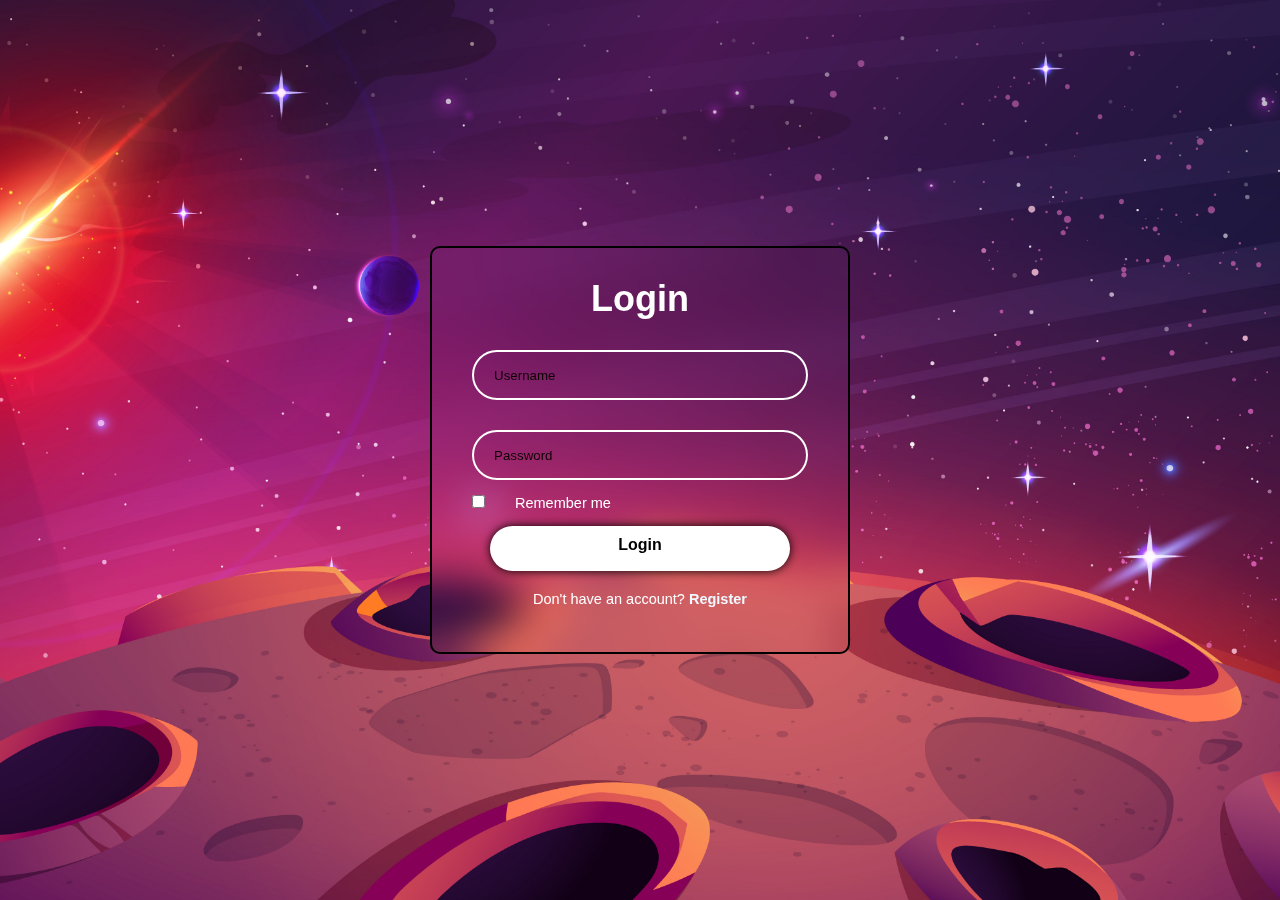
==== index.html @ 097601c0 "first publish" ====
<!DOCTYPE html>
<html lang="en">

<head>
    <meta charset="UTF-8">
    <meta http-equiv="X-UA-Compatible" content="IE=edge">
    <meta name="viewport" content="width=device-width, initial-scale=1.0">
    <title>Exoplanet Education</title>
    <link rel="stylesheet" href="index.css">
    
</head>
<body>
    <div class="wrapper">
        <form action="">
            <h1>Login</h1>
            <div class="input-box">
                <input type="text" placeholder="Username" required>
            </div>
            <div class="input-box">
                <input type="password" placeholder="Password" required>
            </div>
            <div class="remember-forgot">
                <label><input type="checkbox">Remember me</label>
                <a href="#" Forgot Password?></a> 
            </div>
            
            <a href="bodyy.html" class="button">Login</a>
            <div class="register-link">
                <p>Don't have an account? <a href="register.html">Register</a></p>
            </div>
            
        </form>
    </div>
</body>
</html>
---- index.css ----
*{
    margin: 0;
    padding: 0;
    box-sizing: border-box;
    font-family:'Segoe UI', Tahoma, Geneva, Verdana, sans-serif;

}
body{
    display: flex;
    justify-content: center;
    align-items:center;
    min-height: 100vh;
    background: url(img.jpg) no-repeat;
    background-position: center;
    width: 100%;
    height: 100vh;
    background-size: cover;
    background-position: center;
    display: flex;
    justify-content: center;
    align-items: center;
    text-align: center;
    flex-direction: column;
}
.wrapper{
    width: 420px;
    background: transparent;
    border: 2px solid black;
    color: white;
    border-radius: 10px;
    padding: 30px 40px;
    backdrop-filter: blur(20px);
}
.wrapper h1{
    font-size: 36px;
    text-align: center;
}
.wrapper .input-box{
    width: 100%;
    height: 50px;
    
    margin: 30px 0;

}
.input-box input{
    width: 100%;
    height: 100%;
    background: transparent;
    border: none;
    outline: none;
    border: 2px solid white;
    border-radius: 40px;
    padding: 20px 45px 20px 20px;

}
.input-box input::placeholder{
    color: rgb(14, 3, 3);
    
}
.input-box i {
    position: absolute;
    right: 20px;
    top:50%;
    transform: translateY(-50%);
    font-size: 28px;
}
.wrapper .remember-forgot{
    display: flex;
    justify-content: space-between;
    font-size: 14.5px;
    margin: -15px 0 15px;

}
.remember-forgot label input{
    accent-color: white;
    margin-right: 30px;

}
.remember-forgot a{
    color: white;
    text-decoration: none;
}
.remember-forgot a:hover{
    text-decoration: underline;
}
.wrapper .button{
    width:100%;
    height:45px;
    background: white;
    border: none;
    outline: none;
    border-radius: 40px;
    box-shadow: 0 0 10px black;
    cursor: pointer;
    font-size: 16px;
    color: black;
    font-weight: 600;
}
.wrapper .register-link{
    font-size: 14.5px;
    text-align: center;
    margin-top: 20px;
    margin: 20px 0 15px;
}
.register-link p a{
    text-decoration: none;
    color: aliceblue;
    font-weight: 600;

}
.register-link p a:hover{
    text-decoration: underline;
}
.button {
    display: inline-block; /* Make it behave like a button */
    margin: 0 auto;
    max-width: 300px;
    width: 100%;
    padding: 10px;
    background-color: #007BFF;
    color: white;
    text-align: center; /* Center text */
    border: none;
    border-radius: 4px;
    cursor: pointer;
    font-size: 16px;
    text-decoration: none; /* Remove underline */
}

.button:hover {
    background-color: #cfd493; /* Darker blue on hover */
}
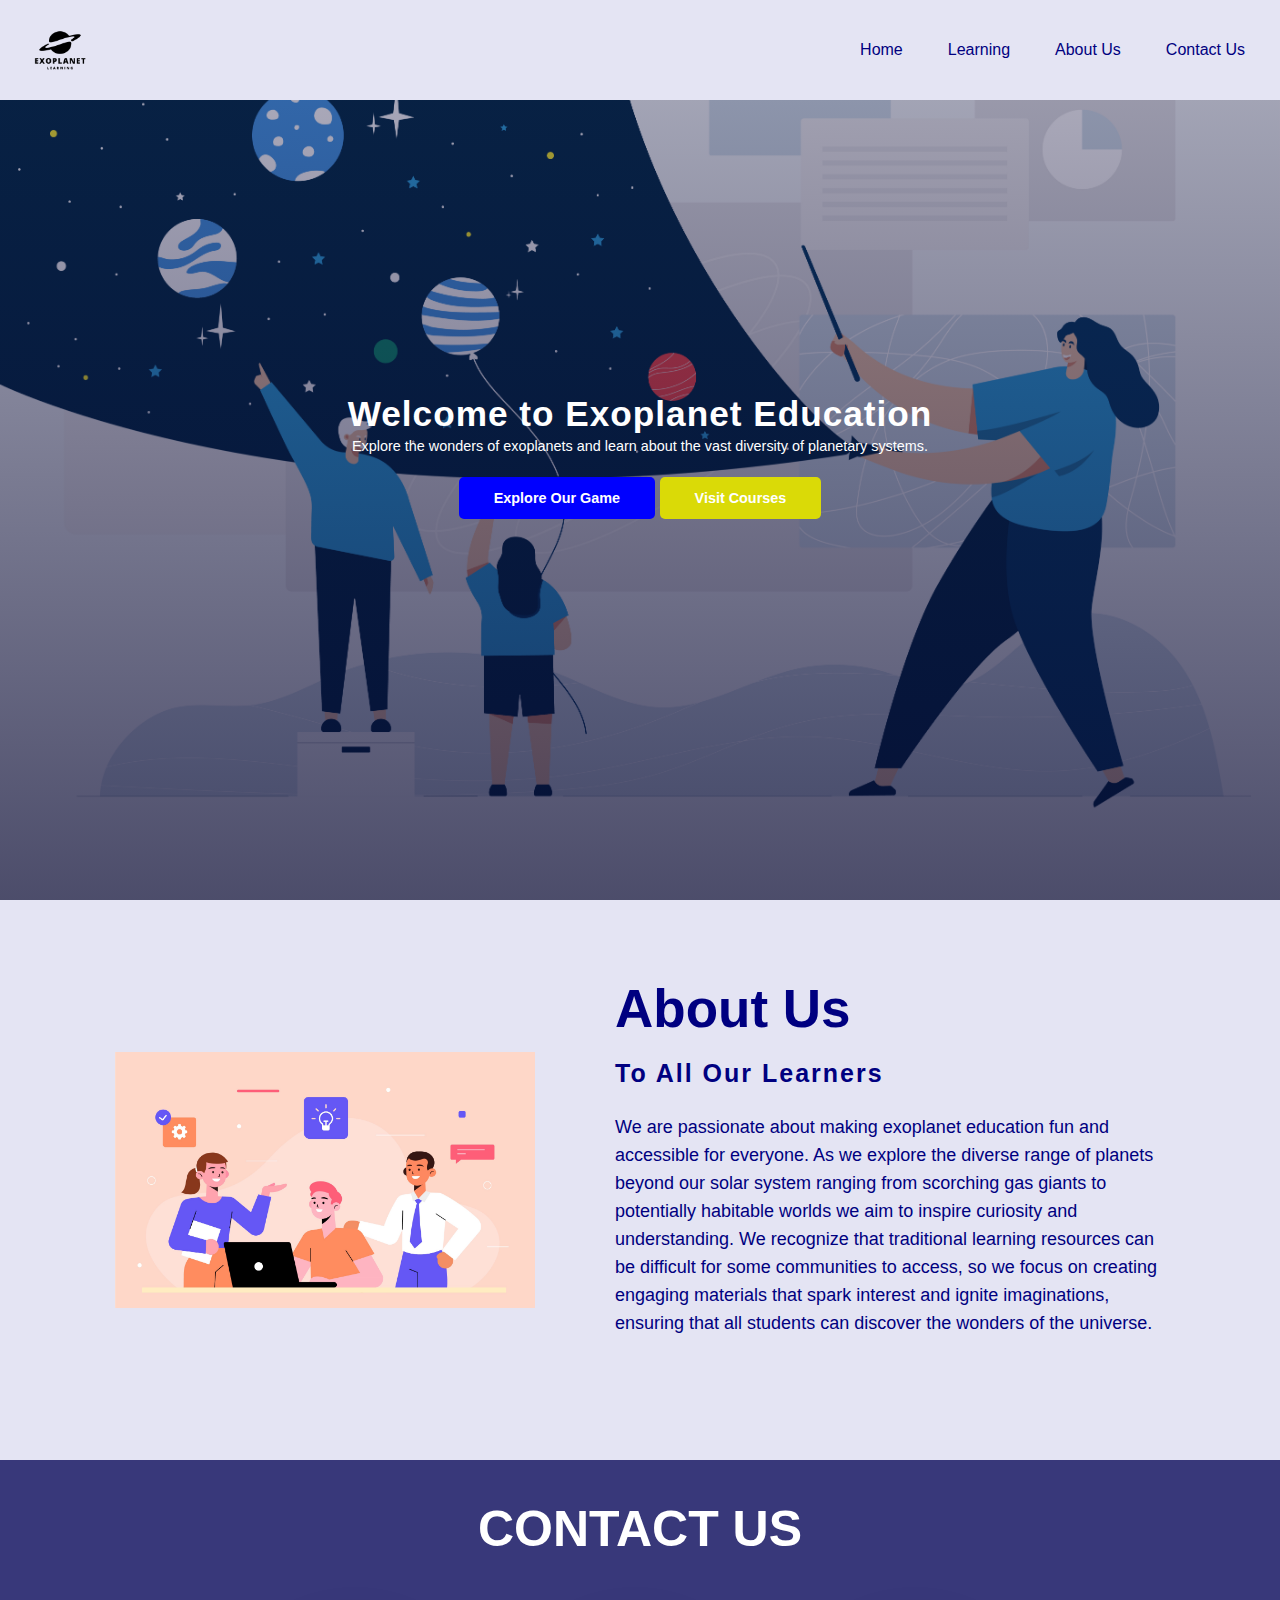
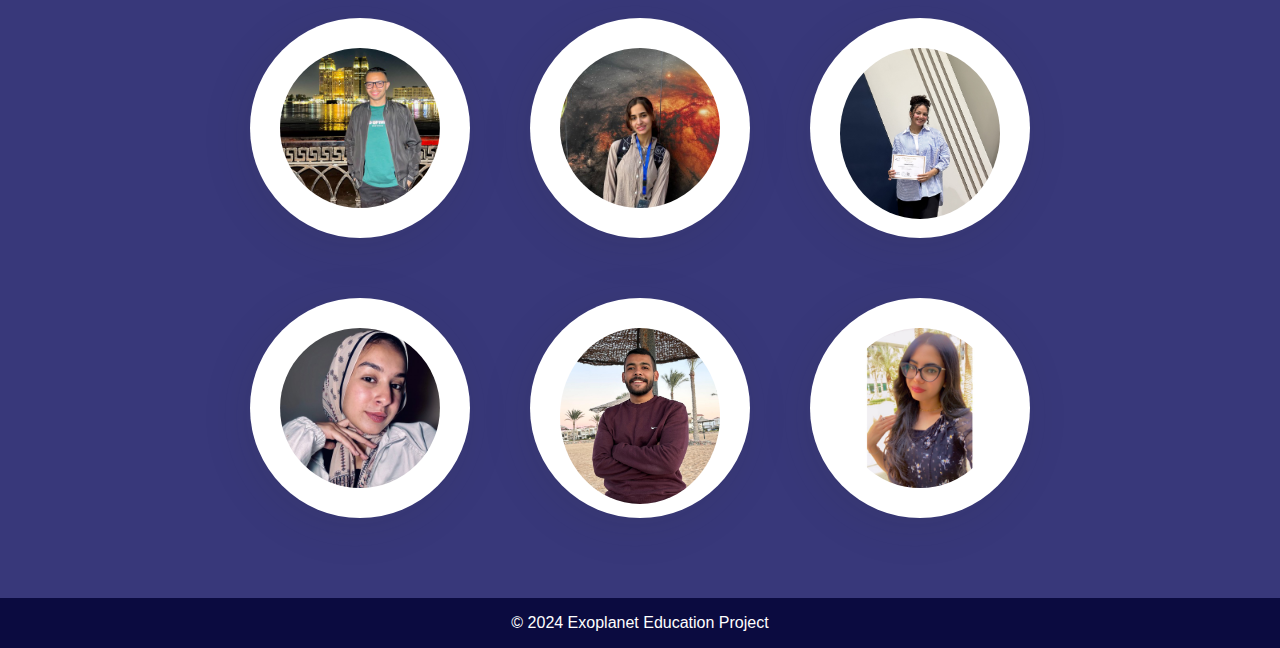
==== commit 5fcf8de4: "delete loginapge" ====
--- a/index.html
+++ b/index.html
@@ -6,30 +6,152 @@
     <meta http-equiv="X-UA-Compatible" content="IE=edge">
     <meta name="viewport" content="width=device-width, initial-scale=1.0">
     <title>Exoplanet Education</title>
-    <link rel="stylesheet" href="index.css">
+    <link href='https://unpkg.com/boxicons@2.1.4/css/boxicons.min.css' rel='stylesheet'>
+    <link rel="stylesheet" href="style.css">
+</head>
+
+<body>
+    <header>
+    <!-- NAVBAR -->
+    <nav>
+        <img src="Planet-removebg-preview.png" alt="Logo">
+        <div class="navigation">
+            <div class="nav-items">
+                <a href="#home"><i class="homenav"></i>Home</a>
+                <a href="courses.html"><i class="learningnav"></i>Learning</a>
+                <a href="#about"><i class="aboutnav"></i>About Us</a>
+                <a href="#contact"><i class="contactnav"></i>Contact Us</a>
+                
+               
+            </div>
+
+    </nav>
     
-</head>
-<body>
-    <div class="wrapper">
-        <form action="">
-            <h1>Login</h1>
-            <div class="input-box">
-                <input type="text" placeholder="Username" required>
+    
+     <!-- home -->
+     <section id="home">
+        <h2>Welcome to Exoplanet Education</h2>
+        <p>Explore the wonders of exoplanets and learn about the vast diversity of planetary systems.</p>
+        <div class="button">
+            <a class="game" href="#">Explore Our Game</a>
+            <a class="courses" href="courses.html">Visit Courses</a>
+        </div>
+      </section>
+      <section id="about">
+        <div class="main">
+            <img src="aboutus.jpg">
+            <div class="about-text">
+                <h1>About Us</h1>
+                <h4>To All Our Learners</h4>
+                <p>We are passionate about making exoplanet education fun and accessible for everyone. As we explore the diverse range of planets beyond our solar system ranging from scorching gas giants to potentially habitable worlds we aim to inspire curiosity and understanding. We recognize that traditional learning resources can be difficult for some communities to access, so we focus on creating engaging materials that spark interest and ignite imaginations, ensuring that all students can discover the wonders of the universe.</p>
+
             </div>
-            <div class="input-box">
-                <input type="password" placeholder="Password" required>
+        </div>
+      </section>
+
+   
+    
+
+    </header>
+    <section class="contact">
+        <h3 id="contact">CONTACT US <i class="uil uil-user"></i></h3>
+        <div class="home-container">
+            <div class="profile-card">
+                <div class="img">
+                    <img src="img4.jpeg">
+                </div>
+                <div class="caption">
+                    <h3>Omar Khaled</h3>
+                    <p>Software Engineer</p>
+                    <div class="social-links">
+                        <a href="https://www.linkedin.com/in/omar-khaled-b32450223/">CONTACT</a>
+                    </div>
+                </div>
             </div>
-            <div class="remember-forgot">
-                <label><input type="checkbox">Remember me</label>
-                <a href="#" Forgot Password?></a> 
+            <div class="profile-card">
+                <div class="img">
+                    <img src="img3.jpeg">
+                </div>
+                <div class="caption">
+                    <h3>Traneem Ehab</h3>
+                    <p>Electronics and Electrical <br> Communications Engineer</p>
+                    <div class="social-links">
+                        <a href="https://www.linkedin.com/in/traneem-ehab/">CONTACT</a></i>
+                        
+                    </div>
+                </div>
             </div>
-            
-            <a href="bodyy.html" class="button">Login</a>
-            <div class="register-link">
-                <p>Don't have an account? <a href="register.html">Register</a></p>
+            <div class="profile-card">
+              <div class="img">
+                  <img src="img5.jpg">
+              </div>
+              <div class="caption">
+                  <h3>Shahd Kamal</h3>
+                  <p>Front-End Developer<br>CyberSecurity Engineer</p>
+                  <div class="social-links">
+                    <a href="https://www.linkedin.com/in/shahd-kamal-9b9a57274">CONTACT</a></i>
+                     
+                  </div>
+              </div>
+          </div>
+          
+          <div class="profile-card">
+            <div class="img">
+                <img src="img2.jpeg">
             </div>
-            
-        </form>
-    </div>
+            <div class="caption">
+                <h3>Afnan Ehab</h3>
+                <p>Interior Designer</p>
+                <div class="social-links">
+                    <a href="https://www.linkedin.com/in/afnan-ehab-63836722a/">CONTACT</a></i>
+                    
+                </div>
+            </div>
+        </div>
+        <div class="profile-card">
+            <div class="img">
+                <img src="img6.jpg">
+            </div>
+            <div class="caption">
+                <h3>Mohamed Yasser</h3>
+                <p>CyberSecurity Engineer</p>
+                <div class="social-links">
+                  <a href="https://www.linkedin.com/in/mohamed-yasser-5852a4227">CONTACT</a></i>
+                   
+                </div>
+            </div>
+        </div>
+            <div class="profile-card">
+                <div class="img">
+                    <img src="img1.jpeg">
+                </div>
+                <div class="caption">
+                    <h3>Aya Hussein</h3>
+                    <p>Machine Learning Engineer</p>
+                    <div class="social-links">
+                        <a href="https://www.linkedin.com/in/eng-ayahussein/">CONTACT</a></i>
+                     
+                    </div>
+                </div>
+            </div>
+        </div>
+        </div>
+    </section>
+    <section id="Learning">
+        <a href="courses.html"></a>
+    </section>
+    
+    
+    
+
+    
+    
+        
+    <footer>
+        <div class="container">
+            <p>&copy; 2024 Exoplanet Education Project</p>
+        </div>
+    </footer>
 </body>
+
 </html>--- a/style.css
+++ b/style.css
@@ -0,0 +1,270 @@
+/* styles.css */
+*{
+    margin: 0;
+    padding: 0;
+    box-sizing: border-box;
+}
+body {
+    font-family:Verdana, Geneva, Tahoma, sans-serif;
+    margin: 0;
+    padding: 0;
+    background-color:white;
+    display: flex;
+    flex-direction: column;
+    min-height: 100vh;
+}
+nav {
+    display: flex;
+    align-items: center;
+    justify-content: space-between;
+    padding: 10px 20px;
+    background-color: rgb(228, 228, 243);
+    position: fixed; /* Make the navbar fixed */
+    top: 0; /* Stick it to the top */
+    left: 0; /* Align it to the left */
+    width: 100%; /* Full width */
+    z-index: 1000; /* Ensure it stays above other content */
+}
+
+nav img {
+    height: 80px; /* Adjust this value to make the logo bigger */
+    width: auto;
+}
+
+.navigation {
+    display: flex;
+    align-items: center;
+}
+
+.nav-items {
+    display: flex;
+    gap: 15px;
+    
+}
+
+.nav-items a {
+    color: navy;
+    text-decoration: none;
+    padding: 10px 15px;
+    transition: background-color 0.3s;
+    font-weight: 400;
+}
+
+.nav-items a:hover {
+    background-color: rgb(236, 236, 161); /* Change background on hover */
+}
+
+
+#home {
+    background-image: linear-gradient(rgba(9,5,54,0.3),rgba(5,4,46,0.7)),url("January_life_style_working_96.jpg");
+    width: 100%;
+    height: 100vh;
+    background-size: cover;
+    background-position: center;
+    display: flex;
+    justify-content: center;
+    align-items: center;
+    text-align: center;
+    flex-direction: column;
+}
+#home h2{
+    color: white;
+    font-size: 2.2rem;
+    letter-spacing:1px ;
+    
+}
+#home p{
+    width: 50%;
+    color: white;
+    font-size: 0.9rem;
+    line-height: 25px ;
+}
+#home .button{
+    margin-top: 30px;
+}
+#home a{
+    text-decoration: none;
+    font-size: 0.9rem;
+    padding:13px 35px ;
+    background-color: white;
+    font-weight: 600;
+    border-radius: 5px;
+}
+#home a.game{
+    color: white;
+    background: blue;
+}
+#home a.game:hover{
+    color: blue;
+    background: white;
+}
+#home a.courses{
+    color: white;
+    background: rgb(218, 218, 7);
+}
+#home a.courses:hover{
+    color: rgb(218, 218, 7);
+    background: white;
+}
+#about{
+    width: 100%;
+    padding: 78px 0px;
+    background-color:rgb(228, 228, 243);
+}
+#about img{
+width: 420px;
+height: auto;
+}
+.about-text{
+    width: 550px;
+   
+}
+
+.main{
+    width: 1130px;
+    max-width: 95%;
+    margin:0 auto;
+    display: flex;
+    align-items: center;
+    justify-content: space-around;
+}
+.about-text h1{
+    color:navy;
+    font-size: 53px;
+    text-transform: capitalize;
+    margin-bottom: 20px;
+}
+.about-text h4{
+    color:navy;
+    font-size: 25px;
+    text-transform: capitalize;
+    margin-bottom: 25px;
+    letter-spacing: 2px;
+    
+}
+.about-text p{
+    color:navy;
+   
+    line-height: 28px;
+    font-size: 18px;
+    margin-bottom: 45px;
+
+}
+.contact {
+    width: 100%;
+    padding: 40px 0; /* Reduced padding for shorter height */
+    background-color: rgb(56, 56, 122);
+    display: flex;
+    flex-direction: column; /* Stack children vertically */
+    align-items: center; /* Center horizontally */
+}
+
+.contact h3 {
+    color: white;
+    font-size: 50px;
+    text-transform: capitalize;
+    margin-bottom: 20px; /* Space below the heading */
+    display: flex;
+    align-items: center;
+    justify-content: space-around;
+}
+
+.home-container {
+    display: grid;
+    grid-template-columns: repeat(3, 1fr); /* Three columns in each row */
+    gap: 20px; /* Space between cards */
+    justify-content: center; /* Center the profile cards */
+    padding: 20px; /* Space around the cards */
+}
+
+.profile-card {
+    position: relative;
+    width: 220px;
+    height: 220px;
+    background-color: #fff;
+    padding: 30px;
+    border-radius: 50%;
+    box-shadow: -5px 8px 45px rgba(51, 51, 51, 0.126);
+    transition: all .4s;
+    margin: 20px; /* Consistent spacing between cards */
+}
+
+
+.profile-card:hover {
+    border-radius: 10px;
+    height: 260px; /* Slight increase in height on hover */
+}
+
+.profile-card .img {
+    position: relative;
+    width: 100%;
+    height: 100%;
+}
+
+.profile-card:hover img {
+    border-radius: 10px;
+    transform: translateY(-70px);
+}
+
+.profile-card a {
+    color: #333;
+    text-align: center;
+}
+
+.img img {
+    object-fit: cover; /* Cover instead of fill to avoid distortion */
+    width: 100%;
+    border-radius: 50%;
+    transition: all .4s;
+    z-index: 99;
+}
+
+.caption {
+    text-align: center;
+    transform: translateY(-90px);
+    opacity: 0; /* Initially hidden */
+    pointer-events: none;
+    transition: all .5s;
+}
+
+.profile-card:hover .caption {
+    opacity: 1; /* Show caption on hover */
+    pointer-events: all; /* Enable interaction */
+}
+
+.caption h3 {
+    font-size: 18px;
+    color: #0c52a1;
+    font-weight: 600;
+}
+.caption p {
+font-size: 12.6px;
+font-weight: 500;
+margin: -10px 0 12px; 
+color: black;
+}
+.caption .social-links {
+    margin-top: -10px; 
+}
+
+
+.caption .social-links a {
+ font-size: 14.7px;
+    margin: -10px 5px 0; 
+    cursor: pointer;
+    color: #333;
+    transition: all .4s
+}
+
+.caption .social-links i:hover {
+    color: #0c52a1;
+}
+
+footer {
+    background-color: rgb(11, 11, 64);
+    color: white;
+    text-align: center;
+    padding: 1rem;
+    margin-top: auto;
+}
+
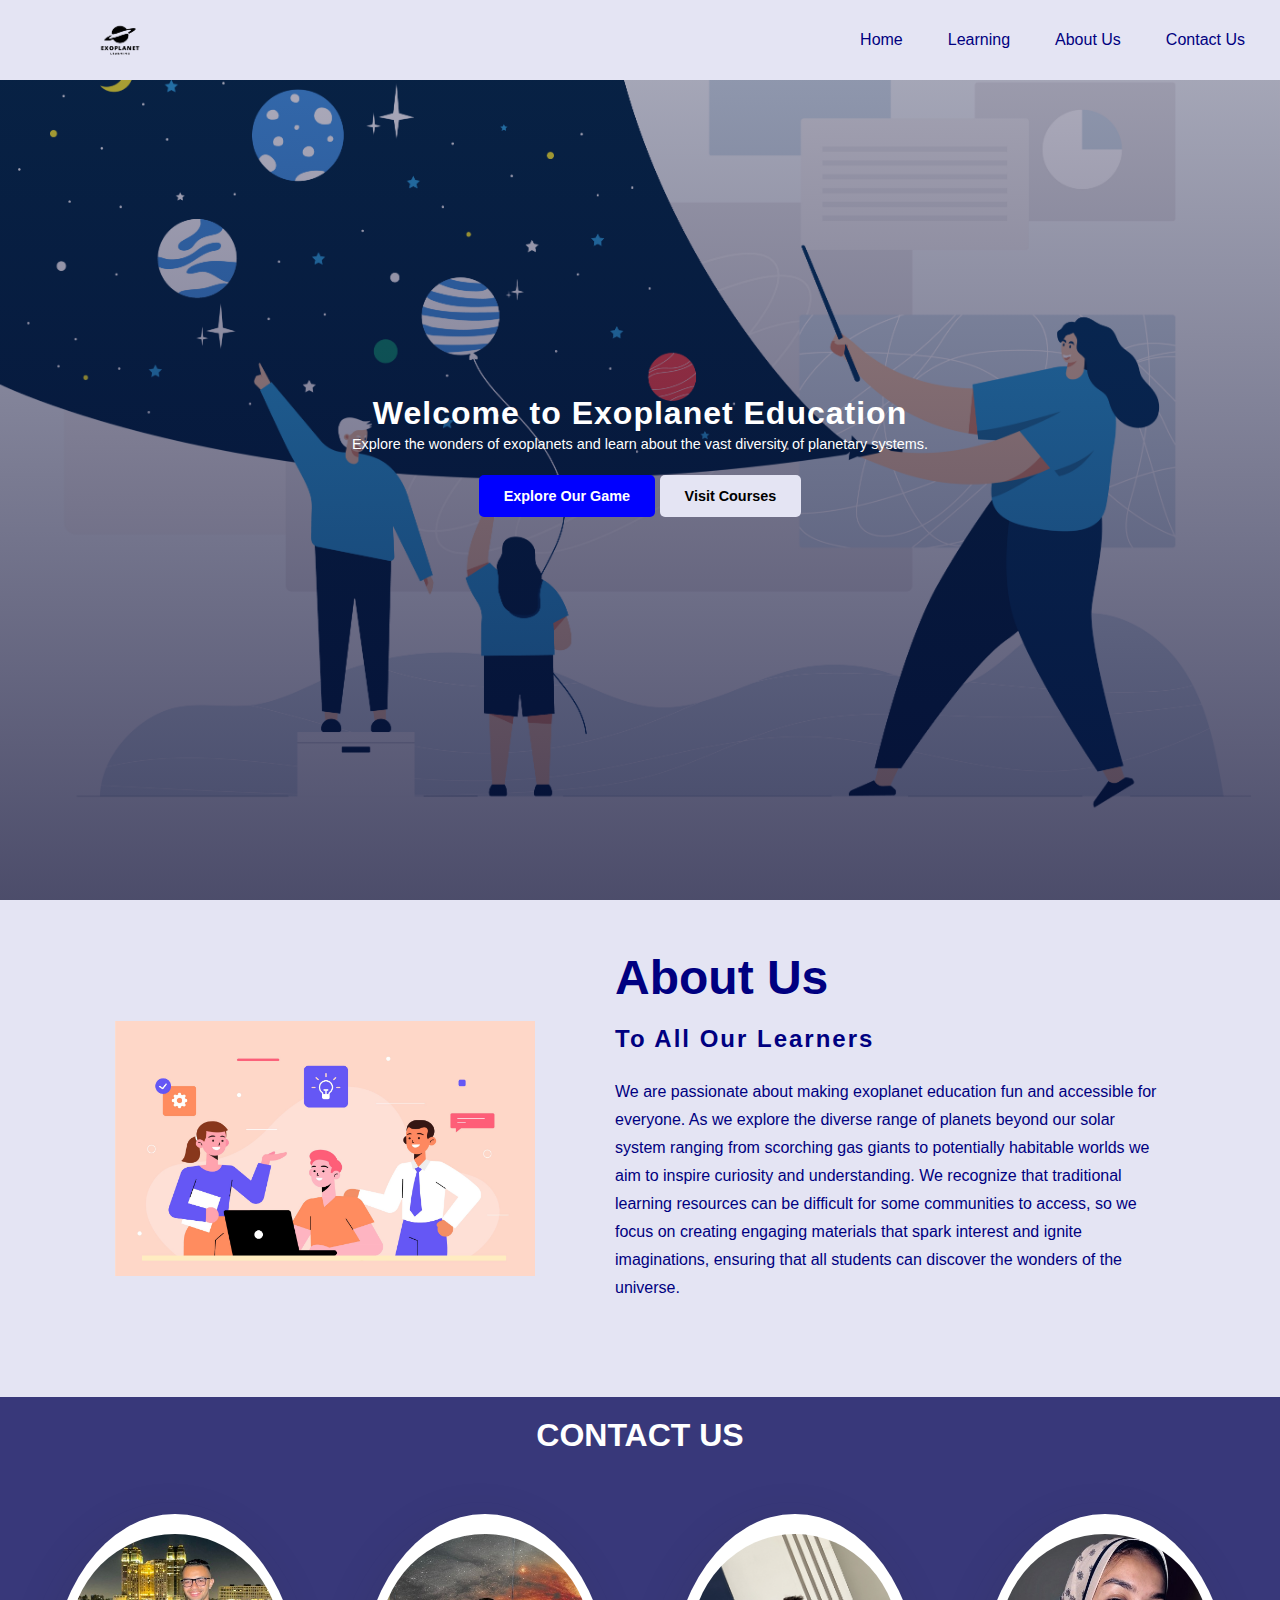
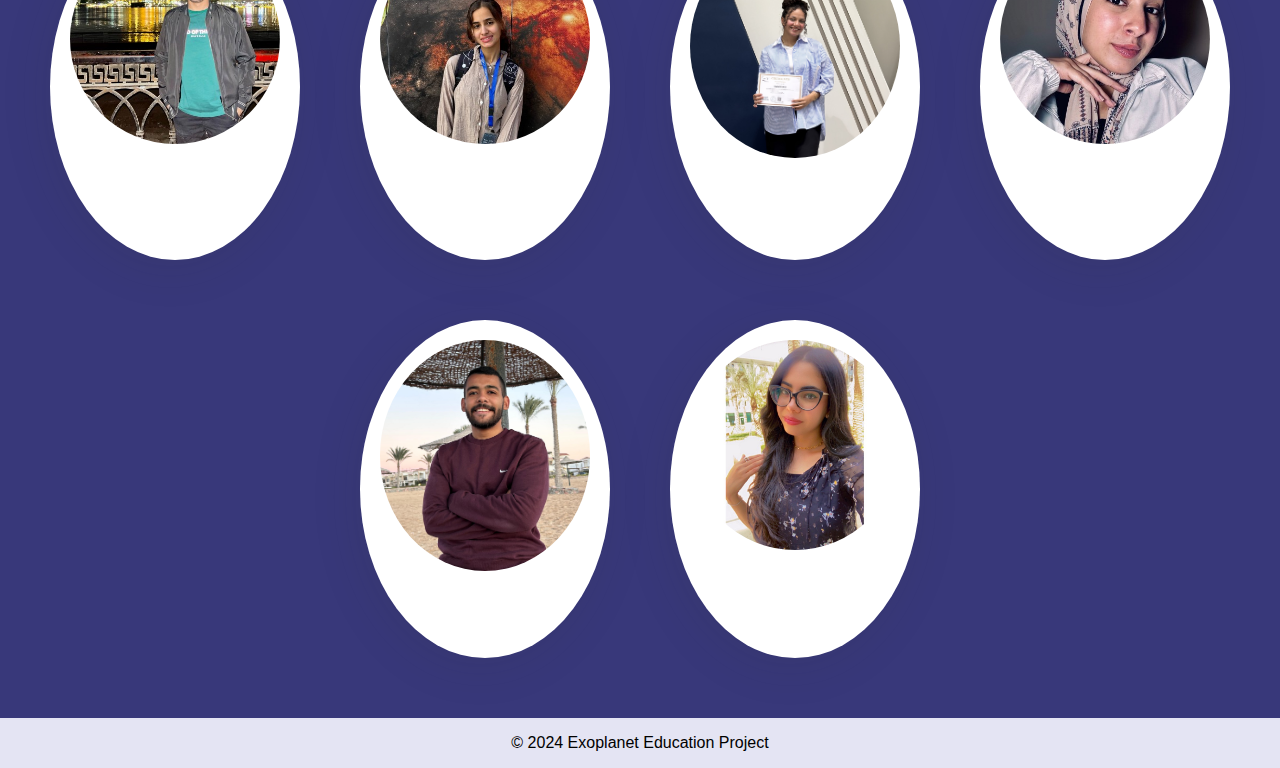
==== commit 269cc213: "updates" ====
--- a/index.html
+++ b/index.html
@@ -16,16 +16,16 @@
     <nav>
         <img src="Planet-removebg-preview.png" alt="Logo">
         <div class="navigation">
+            <i class='bx bx-menu menu-icon'></i> <!-- Menu icon for mobile -->
             <div class="nav-items">
                 <a href="#home"><i class="homenav"></i>Home</a>
                 <a href="courses.html"><i class="learningnav"></i>Learning</a>
                 <a href="#about"><i class="aboutnav"></i>About Us</a>
                 <a href="#contact"><i class="contactnav"></i>Contact Us</a>
-                
-               
             </div>
-
+        </div>
     </nav>
+    
     
     
      <!-- home -->
@@ -140,18 +140,25 @@
     <section id="Learning">
         <a href="courses.html"></a>
     </section>
-    
-    
-    
-
-    
-    
-        
     <footer>
         <div class="container">
             <p>&copy; 2024 Exoplanet Education Project</p>
         </div>
     </footer>
+    
 </body>
-
+<script>
+    window.addEventListener("scroll", function() {
+      const nav = document.querySelector("nav");
+      nav.classList.toggle("scrolled", window.scrollY > 50);
+    });
+  
+    const menuIcon = document.querySelector('.menu-icon');
+    const navItems = document.querySelector('.nav-items');
+  
+    menuIcon.addEventListener('click', () => {
+      navItems.classList.toggle('active');
+    });
+  </script>
+  
 </html>--- a/style.css
+++ b/style.css
@@ -1,270 +1,413 @@
-/* styles.css */
-*{
-    margin: 0;
-    padding: 0;
-    box-sizing: border-box;
+/* Global Styles */
+* {
+  margin: 0;
+  padding: 0;
+  box-sizing: border-box;
 }
 body {
-    font-family:Verdana, Geneva, Tahoma, sans-serif;
-    margin: 0;
-    padding: 0;
-    background-color:white;
-    display: flex;
+  font-family: Verdana, Geneva, Tahoma, sans-serif;
+  background-color: white;
+  display: flex;
+  flex-direction: column;
+  min-height: 100vh;
+}
+/* Default Navbar for larger screens (including laptops) */
+nav {
+  display: flex;
+  align-items: center;
+  justify-content: space-between;
+  padding: 10px 20px;
+  background-color: rgb(228, 228, 243);
+  position: fixed;
+  top: 0;
+  left: 0;
+  width: 100%;
+  z-index: 1000;
+}
+
+nav img {
+  height: 60px;
+  width: auto;
+  margin-left: 70px; 
+}
+
+.navigation {
+  display: flex;
+  align-items: center;
+}
+
+.nav-items {
+  display: flex;
+  gap: 15px;
+}
+
+.nav-items a {
+  color: navy;
+  text-decoration: none;
+  padding: 10px 15px;
+  font-weight: 400;
+}
+
+.nav-items a:hover {
+  background-color: #b3b6b7;
+  border-radius: 20px;
+}
+
+/* Mobile View (Overlay) */
+@media screen and (max-width: 768px) {
+  .nav-items {
+    position: absolute;
+    top: 100%;
+    right: 0;
+    background-color: rgba(228, 228, 243, 0.95); /* Overlay background with transparency */
+    width: 100%;
+    max-width: 300px;
+    display: none; /* Hidden by default */
     flex-direction: column;
-    min-height: 100vh;
-}
-nav {
-    display: flex;
     align-items: center;
-    justify-content: space-between;
-    padding: 10px 20px;
-    background-color: rgb(228, 228, 243);
-    position: fixed; /* Make the navbar fixed */
-    top: 0; /* Stick it to the top */
-    left: 0; /* Align it to the left */
-    width: 100%; /* Full width */
-    z-index: 1000; /* Ensure it stays above other content */
-}
-
-nav img {
-    height: 80px; /* Adjust this value to make the logo bigger */
+  }
+
+  .nav-items.active {
+    display: flex; /* Show the nav items when the menu is toggled */
+  }
+
+  .nav-items a {
+    padding: 15px;
+    border-bottom: 1px solid #b3b6b7;
+    width: 100%;
+    text-align: center;
+  }
+
+  .menu-icon {
+    display: block;
+    cursor: pointer;
+    font-size: 1.5rem;
+    color: navy;
+  }
+}
+
+/* Small Screens (Under 480px) */
+@media screen and (max-width: 480px) {
+  nav img {
+    height: 50px;
+  }
+
+  .nav-items {
+    gap: 10px;
+  }
+}
+
+/* Show the full menu on laptop view */
+@media screen and (min-width: 769px) {
+  .menu-icon {
+    display: none; /* Hide the menu icon on laptop and larger screens */
+  }
+
+  .nav-items {
+    display: flex; /* Show the nav items by default on larger screens */
+    position: static;
     width: auto;
-}
-
-.navigation {
-    display: flex;
-    align-items: center;
-}
-
-.nav-items {
-    display: flex;
-    gap: 15px;
-    
-}
-
-.nav-items a {
-    color: navy;
-    text-decoration: none;
+    background: none;
+    flex-direction: row; /* Horizontal alignment */
+  }
+
+  .nav-items a {
     padding: 10px 15px;
-    transition: background-color 0.3s;
-    font-weight: 400;
-}
-
-.nav-items a:hover {
-    background-color: rgb(236, 236, 161); /* Change background on hover */
+  }
 }
 
 
 #home {
-    background-image: linear-gradient(rgba(9,5,54,0.3),rgba(5,4,46,0.7)),url("January_life_style_working_96.jpg");
-    width: 100%;
-    height: 100vh;
-    background-size: cover;
-    background-position: center;
-    display: flex;
-    justify-content: center;
-    align-items: center;
-    text-align: center;
+  background-image: linear-gradient(rgba(9, 5, 54, 0.3), rgba(5, 4, 46, 0.7)),
+    url("January_life_style_working_96.jpg");
+  width: 100%;
+  height: 100vh;
+  background-size: cover;
+  background-position: center;
+  display: flex;
+  justify-content: center;
+  align-items: center;
+  text-align: center;
+  flex-direction: column;
+}
+#home h2 {
+  color: white;
+  font-size: 2rem;
+  letter-spacing: 1px;
+}
+#home p {
+  width: 70%; /* Adjust width for smaller screens */
+  color: white;
+  font-size: 0.9rem;
+  line-height: 25px;
+}
+#home .button {
+  margin-top: 30px;
+}
+#home a {
+  text-decoration: none;
+  font-size: 0.9rem;
+  padding: 13px 25px; /* Reduce padding for smaller screens */
+  background-color: white;
+  font-weight: 600;
+  border-radius: 5px;
+}
+#home a.game {
+  color: white;
+  background: blue;
+}
+#home a.game:hover {
+  color: black;
+  background: white;
+}
+#home a.courses {
+  color: black;
+  background-color: rgb(228, 228, 243);
+}
+#home a.courses:hover {
+  color: white;
+  background: #b3b6b7;
+}
+
+#about {
+  width: 100%;
+  padding: 50px 0px;
+  background-color: rgb(228, 228, 243);
+}
+#about img {
+  width: 100%;
+  max-width: 420px; /* Responsive max width */
+  height: auto;
+}
+.about-text {
+  width: 100%;
+  max-width: 550px; /* Ensure responsiveness */
+}
+
+.main {
+  width: 100%;
+  max-width: 1130px;
+  margin: 0 auto;
+  display: flex;
+  align-items: center;
+  justify-content: space-around;
+  flex-wrap: wrap; /* Allow wrapping on smaller screens */
+}
+.about-text h1 {
+  color: navy;
+  font-size: 3rem;
+  text-transform: capitalize;
+  margin-bottom: 20px;
+}
+.about-text h4 {
+  color: navy;
+  font-size: 1.5rem;
+  margin-bottom: 25px;
+  letter-spacing: 2px;
+}
+.about-text p {
+  color: navy;
+  line-height: 28px;
+  font-size: 1rem;
+  margin-bottom: 45px;
+}
+.contact {
+  width: 100%;
+  padding: 20px 0;
+  background-color: rgb(56, 56, 122);
+  display: flex;
+  flex-direction: column;
+  align-items: center;
+}
+
+.contact h3 {
+  color: white;
+  font-size: 2rem;
+  text-transform: capitalize;
+  margin-bottom: 20px;
+}
+
+.home-container {
+  display: flex;
+  flex-wrap: wrap; /* Allows items to wrap to the next row if needed */
+  justify-content: center;
+  gap: 20px;
+  padding: 20px;
+}
+
+.profile-card {
+  flex: 1 1 220px; /* Flex-grow, flex-shrink, and min width 220px */
+  max-width: 250px;
+  height: auto;
+  background-color: #fff;
+  padding: 20px;
+  border-radius: 50%;
+  box-shadow: -5px 8px 45px rgba(51, 51, 51, 0.126);
+  transition: all 0.4s;
+  margin: 20px;
+  display: flex;
+  flex-direction: column;
+  align-items: center;
+  justify-content: center;
+}
+
+.profile-card:hover {
+  border-radius: 10px;
+}
+
+.profile-card .img {
+  width: 100%;
+  height: 100%;
+}
+
+.profile-card:hover img {
+  border-radius: 10px;
+  transform: translateY(-70px);
+}
+
+.profile-card a {
+  color: #333;
+  text-align: center;
+}
+
+.img img {
+  object-fit: cover;
+  width: 100%;
+  border-radius: 50%;
+  transition: all 0.4s;
+  z-index: 99;
+}
+
+.caption {
+  text-align: center;
+  transform: translateY(-90px);
+  opacity: 0;
+  pointer-events: none;
+  transition: all 0.5s;
+}
+
+.profile-card:hover .caption {
+  opacity: 1;
+  pointer-events: all;
+}
+
+.caption h3 {
+  font-size: 1rem;
+  color: #0c52a1;
+  font-weight: 600;
+}
+
+.caption p {
+  font-size: 0.8rem;
+  font-weight: 500;
+  margin: -10px 0 12px;
+  color: black;
+}
+
+.caption .social-links {
+  margin-top: -10px;
+}
+
+.caption .social-links a {
+  font-size: 0.8rem;
+  margin: -10px 5px 0;
+  cursor: pointer;
+  color: #333;
+  transition: all 0.4s;
+}
+
+.caption .social-links a:hover {
+  color: #0c52a1;
+}
+
+/* Flexbox adjustments for responsiveness */
+@media screen and (max-width: 768px) {
+  .profile-card {
+    flex: 1 1 200px;
+  }
+
+  .caption {
+    transform: translateY(-80px);
+  }
+}
+
+@media screen and (max-width: 480px) {
+  .profile-card {
+    flex: 1 1 160px; /* Allow cards to shrink more on smaller screens */
+  }
+
+  .profile-card:hover img {
+    transform: translateY(-60px);
+  }
+
+  .caption h3 {
+    font-size: 0.9rem;
+  }
+
+  .caption p {
+    font-size: 0.75rem;
+  }
+}
+
+footer {
+  background-color: rgb(228, 228, 243);
+  color: black;
+  text-align: center;
+  padding: 1rem;
+  margin-top: auto;
+}
+
+/* Media Queries for Smaller Screens */
+@media screen and (max-width: 768px) {
+  nav img {
+    margin-left: 10px;
+    height: 50px;
+  }
+
+  .nav-items a {
+    padding: 8px 10px;
+  }
+
+  #home p {
+    width: 90%;
+  }
+
+  .main {
+    flex-direction: column; /* Stack elements on smaller screens */
+  }
+
+  .about-text h1 {
+    font-size: 2rem;
+  }
+
+  .about-text h4 {
+    font-size: 1.2rem;
+  }
+
+  .about-text p {
+    font-size: 0.9rem;
+  }
+}
+
+@media screen and (max-width: 480px) {
+  nav img {
+    height: 40px;
+  }
+
+  .nav-items {
     flex-direction: column;
-}
-#home h2{
-    color: white;
-    font-size: 2.2rem;
-    letter-spacing:1px ;
-    
-}
-#home p{
-    width: 50%;
-    color: white;
-    font-size: 0.9rem;
-    line-height: 25px ;
-}
-#home .button{
-    margin-top: 30px;
-}
-#home a{
-    text-decoration: none;
-    font-size: 0.9rem;
-    padding:13px 35px ;
-    background-color: white;
-    font-weight: 600;
-    border-radius: 5px;
-}
-#home a.game{
-    color: white;
-    background: blue;
-}
-#home a.game:hover{
-    color: blue;
-    background: white;
-}
-#home a.courses{
-    color: white;
-    background: rgb(218, 218, 7);
-}
-#home a.courses:hover{
-    color: rgb(218, 218, 7);
-    background: white;
-}
-#about{
-    width: 100%;
-    padding: 78px 0px;
-    background-color:rgb(228, 228, 243);
-}
-#about img{
-width: 420px;
-height: auto;
-}
-.about-text{
-    width: 550px;
-   
-}
-
-.main{
-    width: 1130px;
-    max-width: 95%;
-    margin:0 auto;
-    display: flex;
-    align-items: center;
-    justify-content: space-around;
-}
-.about-text h1{
-    color:navy;
-    font-size: 53px;
-    text-transform: capitalize;
-    margin-bottom: 20px;
-}
-.about-text h4{
-    color:navy;
-    font-size: 25px;
-    text-transform: capitalize;
-    margin-bottom: 25px;
-    letter-spacing: 2px;
-    
-}
-.about-text p{
-    color:navy;
-   
-    line-height: 28px;
-    font-size: 18px;
-    margin-bottom: 45px;
-
-}
-.contact {
-    width: 100%;
-    padding: 40px 0; /* Reduced padding for shorter height */
-    background-color: rgb(56, 56, 122);
-    display: flex;
-    flex-direction: column; /* Stack children vertically */
-    align-items: center; /* Center horizontally */
-}
-
-.contact h3 {
-    color: white;
-    font-size: 50px;
-    text-transform: capitalize;
-    margin-bottom: 20px; /* Space below the heading */
-    display: flex;
-    align-items: center;
-    justify-content: space-around;
-}
-
-.home-container {
-    display: grid;
-    grid-template-columns: repeat(3, 1fr); /* Three columns in each row */
-    gap: 20px; /* Space between cards */
-    justify-content: center; /* Center the profile cards */
-    padding: 20px; /* Space around the cards */
-}
-
-.profile-card {
-    position: relative;
-    width: 220px;
-    height: 220px;
-    background-color: #fff;
-    padding: 30px;
-    border-radius: 50%;
-    box-shadow: -5px 8px 45px rgba(51, 51, 51, 0.126);
-    transition: all .4s;
-    margin: 20px; /* Consistent spacing between cards */
-}
-
-
-.profile-card:hover {
-    border-radius: 10px;
-    height: 260px; /* Slight increase in height on hover */
-}
-
-.profile-card .img {
-    position: relative;
-    width: 100%;
-    height: 100%;
-}
-
-.profile-card:hover img {
-    border-radius: 10px;
-    transform: translateY(-70px);
-}
-
-.profile-card a {
-    color: #333;
-    text-align: center;
-}
-
-.img img {
-    object-fit: cover; /* Cover instead of fill to avoid distortion */
-    width: 100%;
-    border-radius: 50%;
-    transition: all .4s;
-    z-index: 99;
-}
-
-.caption {
-    text-align: center;
-    transform: translateY(-90px);
-    opacity: 0; /* Initially hidden */
-    pointer-events: none;
-    transition: all .5s;
-}
-
-.profile-card:hover .caption {
-    opacity: 1; /* Show caption on hover */
-    pointer-events: all; /* Enable interaction */
-}
-
-.caption h3 {
-    font-size: 18px;
-    color: #0c52a1;
-    font-weight: 600;
-}
-.caption p {
-font-size: 12.6px;
-font-weight: 500;
-margin: -10px 0 12px; 
-color: black;
-}
-.caption .social-links {
-    margin-top: -10px; 
-}
-
-
-.caption .social-links a {
- font-size: 14.7px;
-    margin: -10px 5px 0; 
-    cursor: pointer;
-    color: #333;
-    transition: all .4s
-}
-
-.caption .social-links i:hover {
-    color: #0c52a1;
-}
-
-footer {
-    background-color: rgb(11, 11, 64);
-    color: white;
-    text-align: center;
-    padding: 1rem;
-    margin-top: auto;
-}
-
+    gap: 10px;
+  }
+
+  #home h2 {
+    font-size: 1.5rem;
+  }
+
+  .profile-card {
+    padding: 10px;
+  }
+
+  .profile-card:hover {
+    height: auto;
+  }
+}
